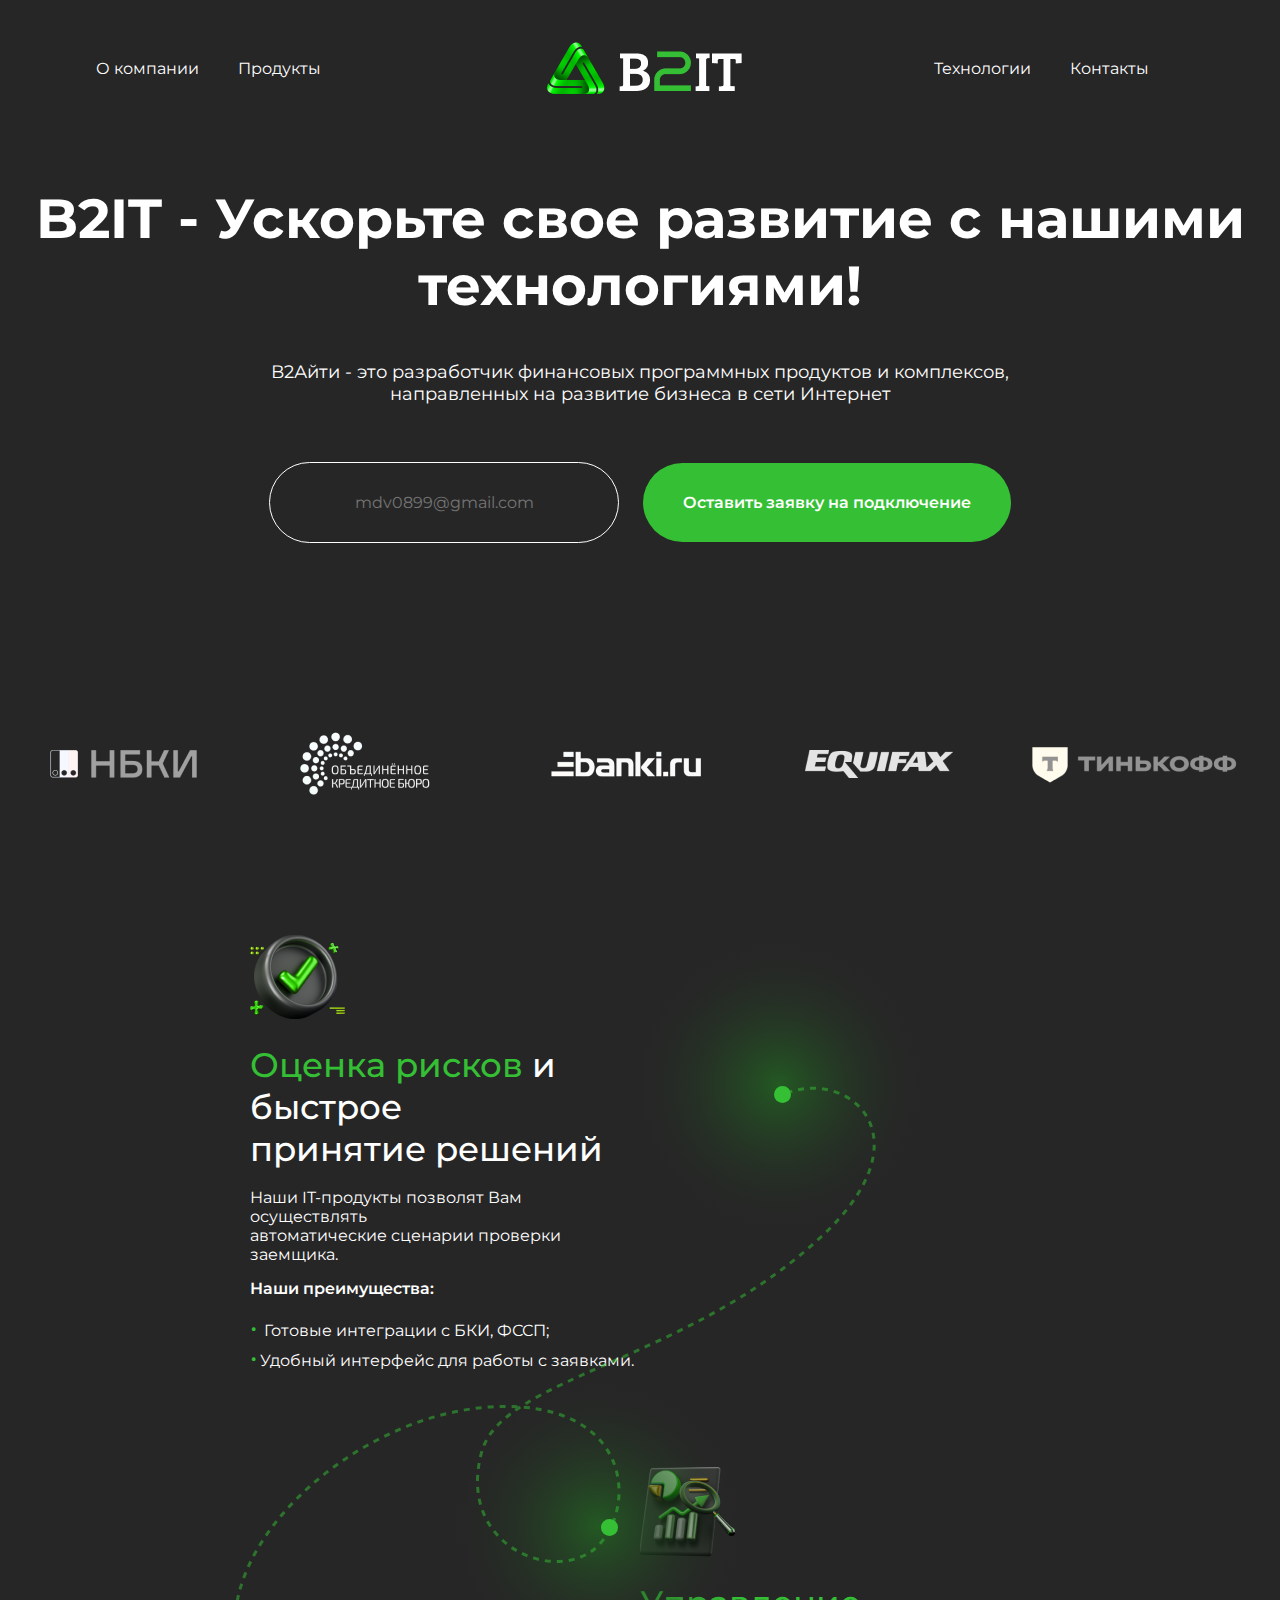
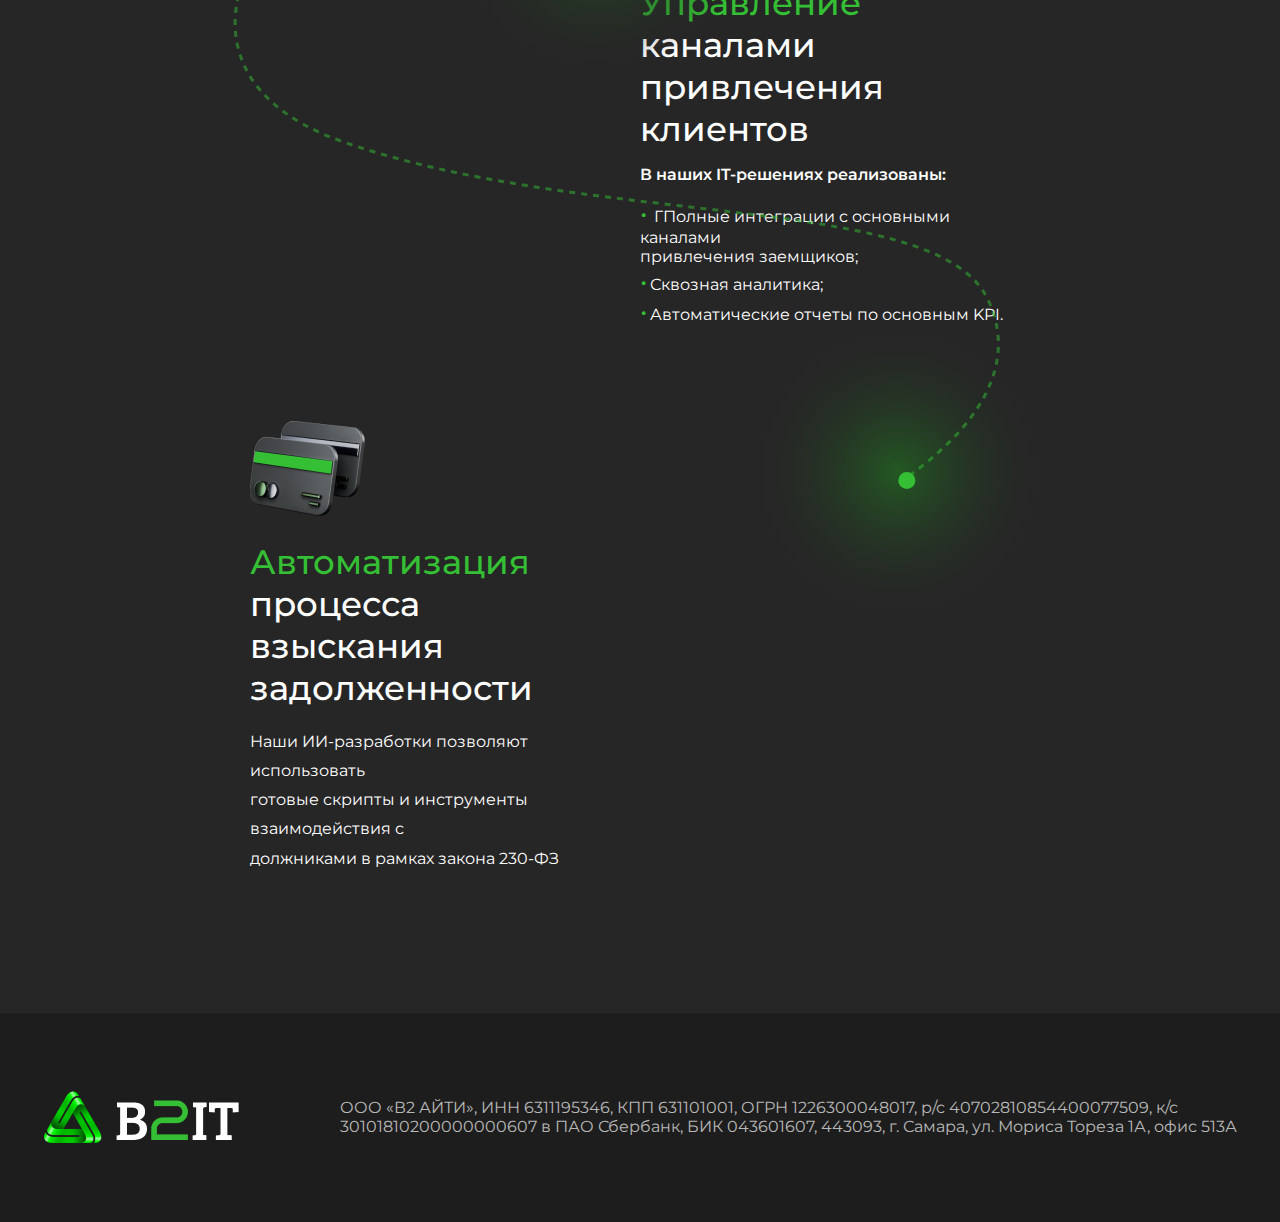
==== index.html @ 5f894c84 "create-index-page" ====
<!doctype html>
<html lang="ru">

<head>
  <meta charset="UTF-8">
  <meta name="viewport"
    content="width=device-width, user-scalable=no, initial-scale=1.0, maximum-scale=1.0, minimum-scale=1.0">
  <meta http-equiv="X-UA-Compatible" content="ie=edge">
  <link rel="preconnect" href="https://fonts.googleapis.com">
  <link rel="preconnect" href="https://fonts.gstatic.com" crossorigin>
  <link href="https://fonts.googleapis.com/css2?family=Montserrat:ital,wght@0,100..900;1,100..900&display=swap"
    rel="stylesheet">
  <link rel="stylesheet" href="assets/css/styles.css">
  <title>B2IT</title>
</head>

<body>
  <header class="header">
    <div class="header__menu">
      <ul>
        <a href="page/about.html">О компании</a>
        <a href="page/products.html">Продукты</a>
      </ul>
    </div>
    <img src="assets/img/logo.png"></img>
    <div class="header__menu">
      <ul>
        <a href="page/technologies.html">Технологии</a>
        <a href="page/contacts.html">Контакты</a>
      </ul>
    </div>
  </header>

  <div class="application-conn">
    <h1 class="application-conn__title"><span>B2IT</span> - Ускорьте свое развитие
      с нашими технологиями!</h1>
    <span class="application-conn__description">В2Айти - это разработчик финансовых программных продуктов и
      комплексов,<br />
      направленных на развитие бизнеса в сети Интернет
    </span>
    <div class="application-conn__from">
      <input class="custom-input" placeholder="mdv0899@gmail.com" />
      <button class="custom-button">Оставить заявку на подключение</button>
    </div>
  </div>

  <div class="sponsors">
    <img src="assets/img/sponsors.png" />
  </div>

  <div class="advantages">
    <div class="advantages__item">
      <img src="assets/img/adv1.png" />
      <div class="advantages__item__title">
        <span>Оценка рисков</span> и быстрое<br />
        принятие решений
      </div>
      <div class="advantages__item__description">
        Наши IT-продукты позволят Вам осуществлять<br/>
        автоматические сценарии
        проверки заемщика.</div>
      <div class="advantages__item__list">
        <span>Наши преимущества:</span>
        <ul>
          <li> Готовые интеграции с БКИ, ФССП;</li>
          <li>Удобный интерфейс для работы с заявками.</li>
        </ul>
      </div>
    </div>
    <div></div>
    <div class="advantages__item-indent"></div>
    <div class="advantages__item advantages__item-indent">
      <img src="assets/img/adv2.png" />
      <div class="advantages__item__title">
        <span>Управление</span> каналами<br />
        привлечения клиентов
      </div>
      <div class="advantages__item__list">
        <span>В наших IT-решениях реализованы:</span>
        <ul>
          <li> ГПолные интеграции с основными каналами<br/> привлечения заемщиков;</li>
          <li>Сквозная аналитика;</li>
          <li>Автоматические отчеты по основным KPI.</li>
        </ul>
      </div>
    </div>
    <div class="advantages__item advantages__item-indent">
      <img src="assets/img/adv3.png" />
      <div class="advantages__item__title">
        <span>Автоматизация</span> процесса<br />
        взыскания задолженности
      </div>
      <div class="advantages__item__description advantages__item__description-line">
        Наши ИИ-разработки позволяют использовать<br/>
        готовые скрипты и инструменты взаимодействия с<br/>
        должниками в рамках закона 230-ФЗ
      </div>
    </div>
    <div class="advantages__item-indent"></div>
  </div>

  <footer class="footer">
    <img src="/assets/img/logo.png" />
    <div class="footer__description">
      ООО «В2 АЙТИ», ИНН 6311195346, КПП 631101001, ОГРН 1226300048017, р/с 40702810854400077509, к/с<br/>
      30101810200000000607 в ПАО Сбербанк, БИК 043601607, 443093, г. Самара, ул. Мориса Тореза 1А, офис 513А
    </div>
  </footer>


  <script src="js/calc.js"></script>
  <script src="js/tabs.js"></script>
</body>

</html>
---- assets/css/styles.css ----
/*************************
 * RESET AND BASE STYLES *
 *************************/
* {
  padding: 0px;
  margin: 0px;
  border: none;
}

*,
*::before,
*::after {
  box-sizing: border-box;
}

/* Links */

a,
a:link,
a:visited {
  text-decoration: none;
  color: #FFFFFF;
}

a:hover {
  text-decoration: none;
}

/* Common */

aside,
nav,
footer,
header,
section,
main {
  display: block;
}

h1,
h2,
h3,
h4,
h5,
h6,
p {
  font-size: inherit;
  font-weight: inherit;
}

ul,
ul li {
  list-style: none;
}

img {
  vertical-align: top;
}

img,
svg {
  max-width: 100%;
  height: auto;
}

address {
  font-style: normal;
}

/* Form */

input,
textarea,
button,
select {
  font-family: inherit;
  font-size: inherit;
  color: inherit;
  background-color: transparent;
}

input::-ms-clear {
  display: none;
}

button,
input[type="submit"] {
  display: inline-block;
  box-shadow: none;
  background-color: transparent;
  background: none;
  cursor: pointer;
}

input:focus,
input:active,
button:focus,
button:active {
  outline: none;
}

button::-moz-focus-inner {
  padding: 0;
  border: 0;
}

label {
  cursor: pointer;
}

legend {
  display: block;
}

body {
  font-family: "Montserrat", sans-serif;
  font-optical-sizing: auto;
  font-style: normal;
  color: #FFFFFF;
  background-color: #262626;
}

/*****************
 * COMMON STYLES *
 *****************/

.custom-input {
  border-radius: 100px;
  border: 1px solid #FFFFFF;
  padding: 30px 40px;
}

.custom-button {
  font-weight: 600;
  padding: 30px 40px;
  border-radius: 100px;
  background-color: #34BF34;
}

.custom-button:hover,
.custom-button:active {
  background-color: #14A414;
}

.custom-button:disabled {
  background-color: #34BF3480;
}

/**********
 * HEADER *
 **********/

.header {
  display: flex;
  align-items: center;
  justify-content: space-around;
  margin-top: 30px;
}

.header__menu ul>a,
.header__menu ul>a {
  margin-right: 35px;
}

/********************
 * APPLICATION-CONN *
 ********************/

.application-conn {
  margin-top: 78px;
  display: flex;
  flex-direction: column;
  align-items: center;
  text-align: center;
}

.application-conn__title {
  font-size: 55px;
  font-weight: 700;

}

.application-conn__description {
  margin-top: 42px;
  font-size: 18px;
  font-weight: 400;
}

.application-conn__from {
  margin-top: 57px;
}

.application-conn__from input {
  margin-right: 20px;
  width: 350px;
  text-align: center;
}

/************
 * SPONSORS *
 ************/

.sponsors {
  display: flex;
  justify-content: center;
  margin-top: 180px;
}

/**************
 * ADVANTAGES *
 **************/

.advantages {
  position: relative;
  margin: 130px 250px 0 250px;
  display: grid;
  justify-items: center;
  grid-template-columns: repeat(2, 1fr);
}

.advantages::after {
  content: url(/assets/img/advantages-bg.svg);
  position: absolute;
}

.advantages__item-indent {
  margin-top: 95px;
}

.advantages__item__title {
  margin-top: 25px;
  font-size: 34px;
  font-weight: 500;
}

.advantages__item__title span {
  color: #34BF34;
}

.advantages__item__description {
  margin-top: 18px;
  font-size: 16px;
}

.advantages__item__description-line {
  line-height: 182%;
}

.advantages__item__list {
  margin-top: 15px;
}

.advantages__item__list span {
  font-weight: 600;
}

.advantages__item__list ul {
  margin-top: 14px;
}

.advantages__item__list ul li::before {
  content: "•";
  font-size: 25px;
  color: #34BF34;
  margin-right: 3px;
}

/**********
 * FOOTER *
 **********/

.footer {
  display: flex;
  align-items: center;
  justify-content: center;
  gap: 100px;
  background-color: #1D1D1D;
  padding: 66px 0;
  margin-top: 140px;
}

.footer__description {
  color: #FFFFFFB2;
}
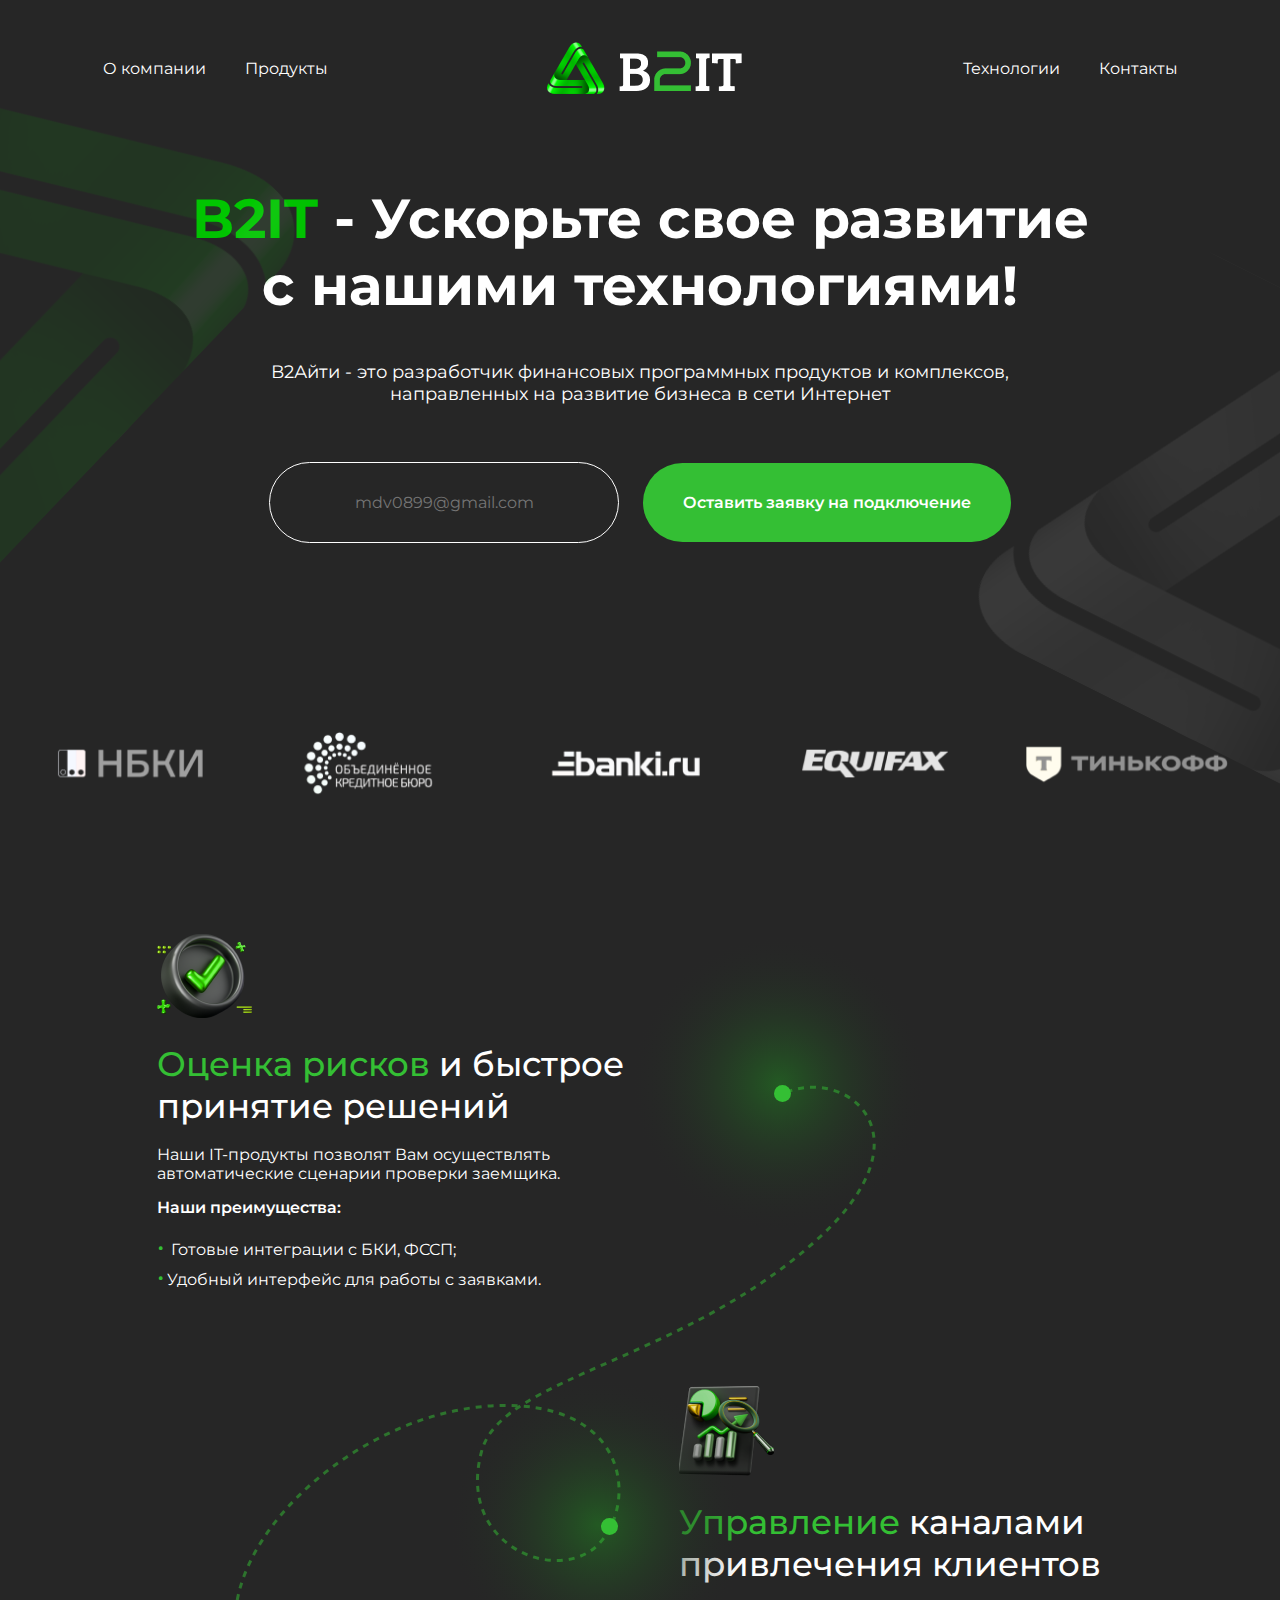
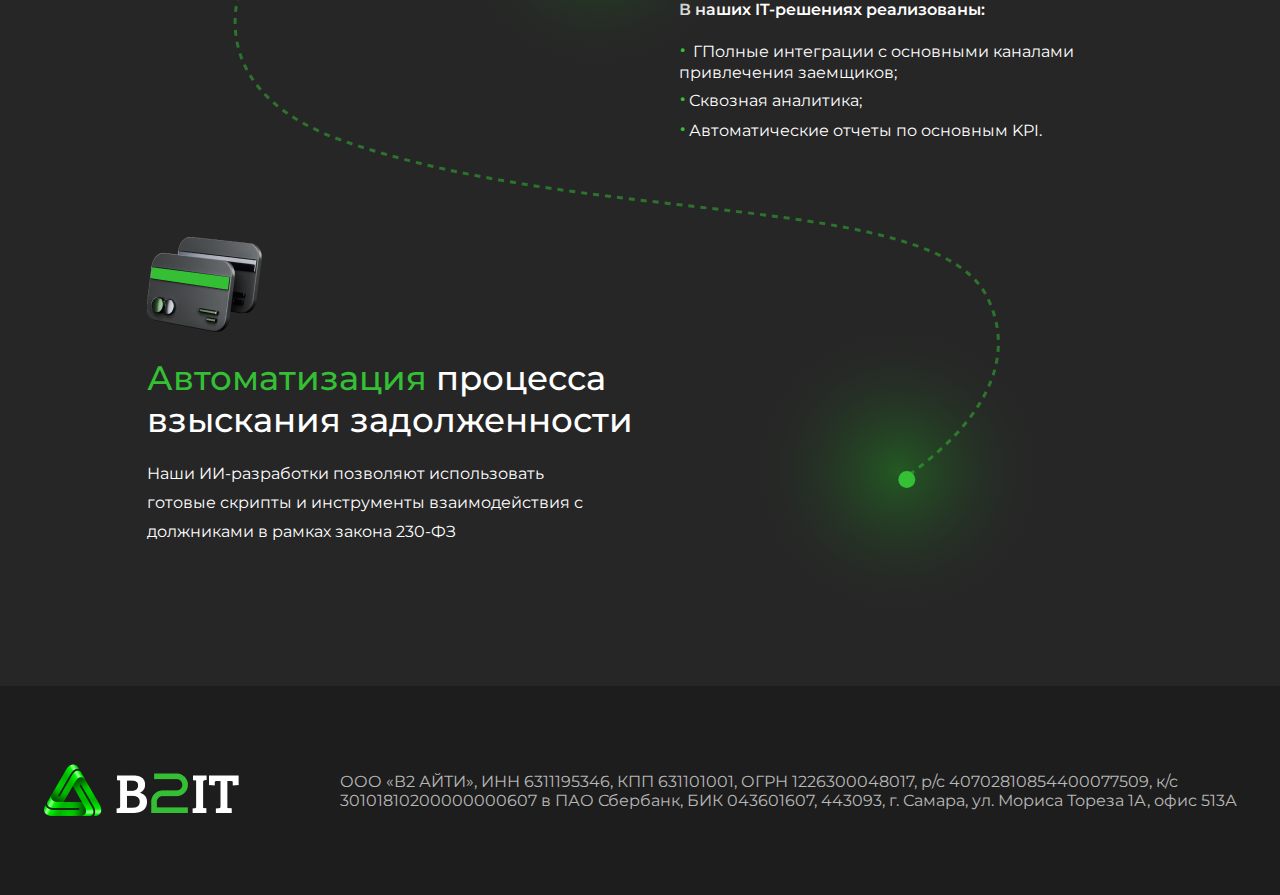
==== commit 712434a1: "index-page-ready" ====
--- a/index.html
+++ b/index.html
@@ -6,46 +6,75 @@
   <meta name="viewport"
     content="width=device-width, user-scalable=no, initial-scale=1.0, maximum-scale=1.0, minimum-scale=1.0">
   <meta http-equiv="X-UA-Compatible" content="ie=edge">
+  <script src="https://cdnjs.cloudflare.com/ajax/libs/jquery/3.7.1/jquery.js"
+    integrity="sha512-+k1pnlgt4F1H8L7t3z95o3/KO+o78INEcXTbnoJQ/F2VqDVhWoaiVml/OEHv9HsVgxUaVW+IbiZPUJQfF/YxZw=="
+    crossorigin="anonymous" referrerpolicy="no-referrer"></script>
   <link rel="preconnect" href="https://fonts.googleapis.com">
   <link rel="preconnect" href="https://fonts.gstatic.com" crossorigin>
   <link href="https://fonts.googleapis.com/css2?family=Montserrat:ital,wght@0,100..900;1,100..900&display=swap"
     rel="stylesheet">
+  <link rel="stylesheet" href="https://cdnjs.cloudflare.com/ajax/libs/animate.css/4.1.1/animate.min.css" />
   <link rel="stylesheet" href="assets/css/styles.css">
   <title>B2IT</title>
 </head>
 
 <body>
   <header class="header">
-    <div class="header__menu">
-      <ul>
-        <a href="page/about.html">О компании</a>
-        <a href="page/products.html">Продукты</a>
-      </ul>
+    <div class="header__top-row">
+      <div class="header__menu">
+        <ul>
+          <li><a href="page/about.html">О компании</a></li>
+          <li><a href="page/products.html">Продукты</a></li>
+        </ul>
+      </div>
+      <img src="assets/img/logo.png" />
+      <div class="header__menu">
+        <ul>
+          <li><a href="page/technologies.html">Технологии</a></li>
+          <li><a href="page/contacts.html">Контакты</a></li>
+        </ul>
+      </div>
+      <svg class="header__burger header__burger-rotate" viewBox="0 0 100 100" width="80"
+        onclick="this.classList.toggle('active')" style="display: none;">
+        <path class="line top" d="m 70,33 h -40 c 0,0 -8.5,-0.149796 -8.5,8.5 0,8.649796 8.5,8.5 8.5,8.5 h 20 v -20" />
+        <path class="line middle" d="m 70,50 h -30" />
+        <path class="line bottom"
+          d="m 30,67 h 40 c 0,0 8.5,0.149796 8.5,-8.5 0,-8.649796 -8.5,-8.5 -8.5,-8.5 h -20 v 20" />
+      </svg>
     </div>
-    <img src="assets/img/logo.png"></img>
-    <div class="header__menu">
-      <ul>
-        <a href="page/technologies.html">Технологии</a>
-        <a href="page/contacts.html">Контакты</a>
-      </ul>
+    <div class="header__bottom-row">
+      <div class="header__burger_menu">
+        <ul>
+          <li><a href="page/about.html">О компании</a></li>
+          <li><a href="page/products.html">Продукты</a></li>
+          <li><a href="page/technologies.html">Технологии</a></li>
+          <li><a href="page/contacts.html">Контакты</a></li>
+        </ul>
+      </div>
     </div>
   </header>
 
   <div class="application-conn">
-    <h1 class="application-conn__title"><span>B2IT</span> - Ускорьте свое развитие
+    <h1 class="application-conn__title"><span>B2IT</span> - Ускорьте свое развитие<br />
       с нашими технологиями!</h1>
     <span class="application-conn__description">В2Айти - это разработчик финансовых программных продуктов и
       комплексов,<br />
       направленных на развитие бизнеса в сети Интернет
     </span>
     <div class="application-conn__from">
-      <input class="custom-input" placeholder="mdv0899@gmail.com" />
-      <button class="custom-button">Оставить заявку на подключение</button>
+      <form action="">
+        <input class="custom-input" id="email-input" type="email" placeholder="mdv0899@gmail.com" required />
+        <button class="custom-button" type="submit">Оставить заявку на подключение</button>
+      </form>
     </div>
   </div>
 
   <div class="sponsors">
-    <img src="assets/img/sponsors.png" />
+    <picture>
+      <source srcset="./assets/img/sponsors.png" media="(min-width: 1200px)" />
+      <source srcset="./assets/img/sponsors-mobile.png" media="(max-width: 900px)" />
+      <img src="./assets/img/sponsors.png" />
+    </picture>
   </div>
 
   <div class="advantages">
@@ -56,7 +85,7 @@
         принятие решений
       </div>
       <div class="advantages__item__description">
-        Наши IT-продукты позволят Вам осуществлять<br/>
+        Наши IT-продукты позволят Вам осуществлять<br />
         автоматические сценарии
         проверки заемщика.</div>
       <div class="advantages__item__list">
@@ -78,7 +107,7 @@
       <div class="advantages__item__list">
         <span>В наших IT-решениях реализованы:</span>
         <ul>
-          <li> ГПолные интеграции с основными каналами<br/> привлечения заемщиков;</li>
+          <li> ГПолные интеграции с основными каналами<br /> привлечения заемщиков;</li>
           <li>Сквозная аналитика;</li>
           <li>Автоматические отчеты по основным KPI.</li>
         </ul>
@@ -91,8 +120,8 @@
         взыскания задолженности
       </div>
       <div class="advantages__item__description advantages__item__description-line">
-        Наши ИИ-разработки позволяют использовать<br/>
-        готовые скрипты и инструменты взаимодействия с<br/>
+        Наши ИИ-разработки позволяют использовать<br />
+        готовые скрипты и инструменты взаимодействия с<br />
         должниками в рамках закона 230-ФЗ
       </div>
     </div>
@@ -102,14 +131,14 @@
   <footer class="footer">
     <img src="/assets/img/logo.png" />
     <div class="footer__description">
-      ООО «В2 АЙТИ», ИНН 6311195346, КПП 631101001, ОГРН 1226300048017, р/с 40702810854400077509, к/с<br/>
+      ООО «В2 АЙТИ», ИНН 6311195346, КПП 631101001, ОГРН 1226300048017, р/с 40702810854400077509, к/с<br />
       30101810200000000607 в ПАО Сбербанк, БИК 043601607, 443093, г. Самара, ул. Мориса Тореза 1А, офис 513А
     </div>
   </footer>
 
+  <script src="assets/js/input-patternt.js"></script>
+  <script src="assets/js/hamburger.js"></script>
 
-  <script src="js/calc.js"></script>
-  <script src="js/tabs.js"></script>
 </body>
 
 </html>--- a/assets/css/styles.css
+++ b/assets/css/styles.css
@@ -113,6 +113,7 @@
 }
 
 body {
+  position: relative;
   font-family: "Montserrat", sans-serif;
   font-optical-sizing: auto;
   font-style: normal;
@@ -120,6 +121,27 @@
   background-color: #262626;
 }
 
+body::after {
+  content: "";
+  position: absolute;
+  background: url(/assets/img/basic-bg-left.svg) no-repeat left;
+  background-size: contain;
+  width: 25%;
+  height: 25%;
+  top: 0;
+}
+
+body::before {
+  content: "";
+  position: absolute;
+  background: url(/assets/img/basic-bg-right.svg) no-repeat right;
+  background-size: contain;
+  width: 25%;
+  height: 25%;
+  top: 8%;
+  right: 0;
+}
+
 /*****************
  * COMMON STYLES *
  *****************/
@@ -146,20 +168,128 @@
   background-color: #34BF3480;
 }
 
+.hidden {
+  display: none !important;
+}
+
 /**********
  * HEADER *
  **********/
 
-.header {
+.header,
+.header__top-row {
   display: flex;
   align-items: center;
-  justify-content: space-around;
+  background-color: #262626;
+}
+
+.header {
+  justify-content: center;
   margin-top: 30px;
 }
 
-.header__menu ul>a,
-.header__menu ul>a {
+.header__top-row {
+  justify-content: space-between;
+  width: 1075px;
+}
+
+.header__menu ul li {
+  display: inline;
+}
+
+.header__menu ul li:first-child a {
   margin-right: 35px;
+}
+
+.header__burger {
+  cursor: pointer;
+  -webkit-tap-highlight-color: transparent;
+  transition: transform 400ms;
+  -moz-user-select: none;
+  -webkit-user-select: none;
+  -ms-user-select: none;
+  user-select: none;
+}
+
+.header__burger-rotate.active {
+  transform: rotate(45deg);
+}
+
+.line {
+  fill: none;
+  transition: stroke-dasharray 400ms, stroke-dashoffset 400ms;
+  stroke: #ffffff;
+  stroke-width: 5.5;
+  stroke-linecap: round;
+}
+
+.header__burger .top {
+  stroke-dasharray: 40 121;
+}
+
+.header__burger .bottom {
+  stroke-dasharray: 40 121;
+}
+
+.header__burger.active .top {
+  stroke-dashoffset: -68px;
+}
+
+.header__burger.active .bottom {
+  stroke-dashoffset: -68px;
+}
+
+.header__bottom-row {
+  display: none;
+}
+
+.header__burger_menu {
+  position: relative;
+  display: flex;
+  justify-content: center;
+  width: 100%;
+  padding: 20px 10px;
+  background-color: #262626;
+}
+
+.header__burger_menu a:hover,
+.header__burger_menu a:active {
+  text-decoration: underline;
+}
+
+.header__burger_menu::before,
+.header__burger_menu::after {
+  content: "";
+  position: absolute;
+  height: 2px;
+  background-color: #FFFFFF;
+  border-radius: 100px;
+  margin-left: auto;
+  margin-right: auto;
+}
+
+
+.header__burger_menu::before {
+  width: 100px;
+  left: 0;
+  right: 0;
+  top: 0;
+}
+
+.header__burger_menu::after {
+  width: 200px;
+  left: 0;
+  right: 0;
+  bottom: 0;
+}
+
+.header__burger_menu ul {
+  display: flex;
+  align-items: center;
+  flex-wrap: wrap;
+  justify-content: center;
+  gap: 20px;
+  font-size: 20px;
 }
 
 /********************
@@ -167,7 +297,7 @@
  ********************/
 
 .application-conn {
-  margin-top: 78px;
+  margin: 78px 10px 0 10px;
   display: flex;
   flex-direction: column;
   align-items: center;
@@ -177,7 +307,10 @@
 .application-conn__title {
   font-size: 55px;
   font-weight: 700;
-
+}
+
+.application-conn__title span {
+  color: #01C201;
 }
 
 .application-conn__description {
@@ -203,7 +336,7 @@
 .sponsors {
   display: flex;
   justify-content: center;
-  margin-top: 180px;
+  margin: 180px 50px 0 50px;
 }
 
 /**************
@@ -212,7 +345,8 @@
 
 .advantages {
   position: relative;
-  margin: 130px 250px 0 250px;
+  margin: 130px auto 0 auto;
+  width: 1000px;
   display: grid;
   justify-items: center;
   grid-template-columns: repeat(2, 1fr);
@@ -275,10 +409,131 @@
   justify-content: center;
   gap: 100px;
   background-color: #1D1D1D;
-  padding: 66px 0;
+  padding: 66px 20px;
   margin-top: 140px;
 }
 
 .footer__description {
   color: #FFFFFFB2;
-}+}
+
+/**********
+ * @MEDIA *
+ **********/
+
+/* Большие экраны */
+@media (min-width: 1601px) {}
+
+/* Большие десктопы */
+@media (max-width: 1600px) {}
+
+/* Десктопы */
+@media (max-width: 1200px) {
+  .header__top-row {
+    width: 800px;
+  }
+}
+
+@media (max-width: 1000px) {
+  .advantages {
+    width: auto;
+    grid-template-columns: repeat(1, 1fr);
+    margin: 130px 10px 0 10px;
+  }
+
+  .advantages::after {
+    content: url(/assets/img/advantages-mobile-bg.svg);
+    position: absolute;
+    right: 0;
+    top: 20px
+  }
+}
+
+/* Планшеты */
+@media (min-width: 900px) {
+  .header__burger_menu {
+    display: none;
+  }
+}
+
+@media (max-width: 900px) {
+
+  .header {
+    margin-top: 15px;
+    flex-direction: column;
+  }
+
+  .header__top-row {
+    width: 95%;
+  }
+
+  .header__menu {
+    display: none;
+  }
+
+  .header__burger {
+    display: block !important;
+  }
+
+  .header__burger_menu {
+    display: flex;
+  }
+
+  .application-conn__title br {
+    display: none;
+  }
+}
+
+/* Планшеты */
+@media (max-width: 768px) {
+  .application-conn__description br {
+    display: none;
+  }
+
+  .application-conn__from form {
+    display: flex;
+    flex-direction: column;
+    align-items: center;
+    gap: 20px;
+  }
+
+  .application-conn__from input {
+    margin: 0;
+  }
+
+  .footer {
+    flex-direction: column;
+    align-items: flex-start;
+    gap: 20px;
+    font-size: 10px;
+    line-height: 20px;
+  }
+
+}
+
+/* Моб. устройства */
+@media (max-width: 600px) {
+  body::after {
+    height: 16%;
+  }
+
+  .application-conn__title {
+    font-size: 28px;
+  }
+
+  .application-conn__description {
+    font-size: 15px;
+  }
+
+  .advantages__item__title {
+    font-size: 23px;
+  }
+
+  .advantages__item__description,
+  .advantages__item__list {
+    font-size: 14px;
+  }
+}
+
+/* Мал. моб. устройства */
+@media (max-width: 480px) {}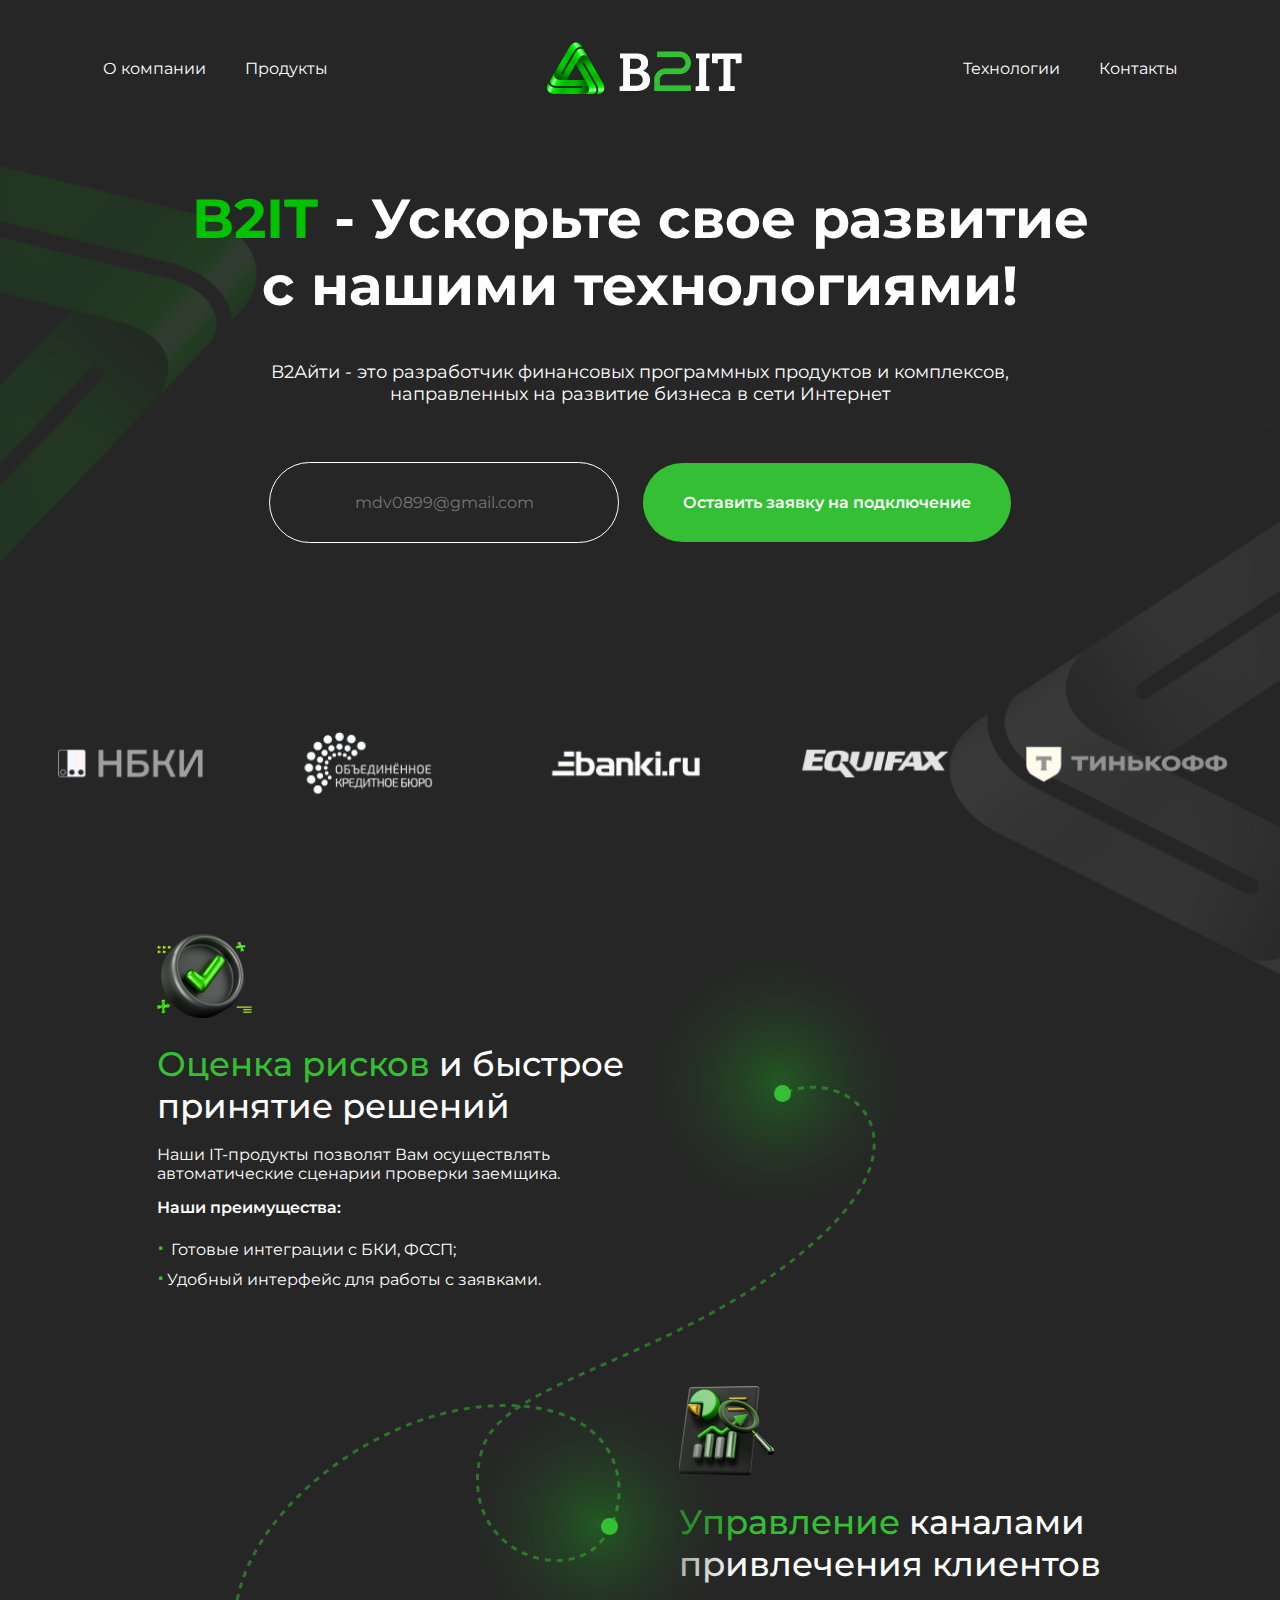
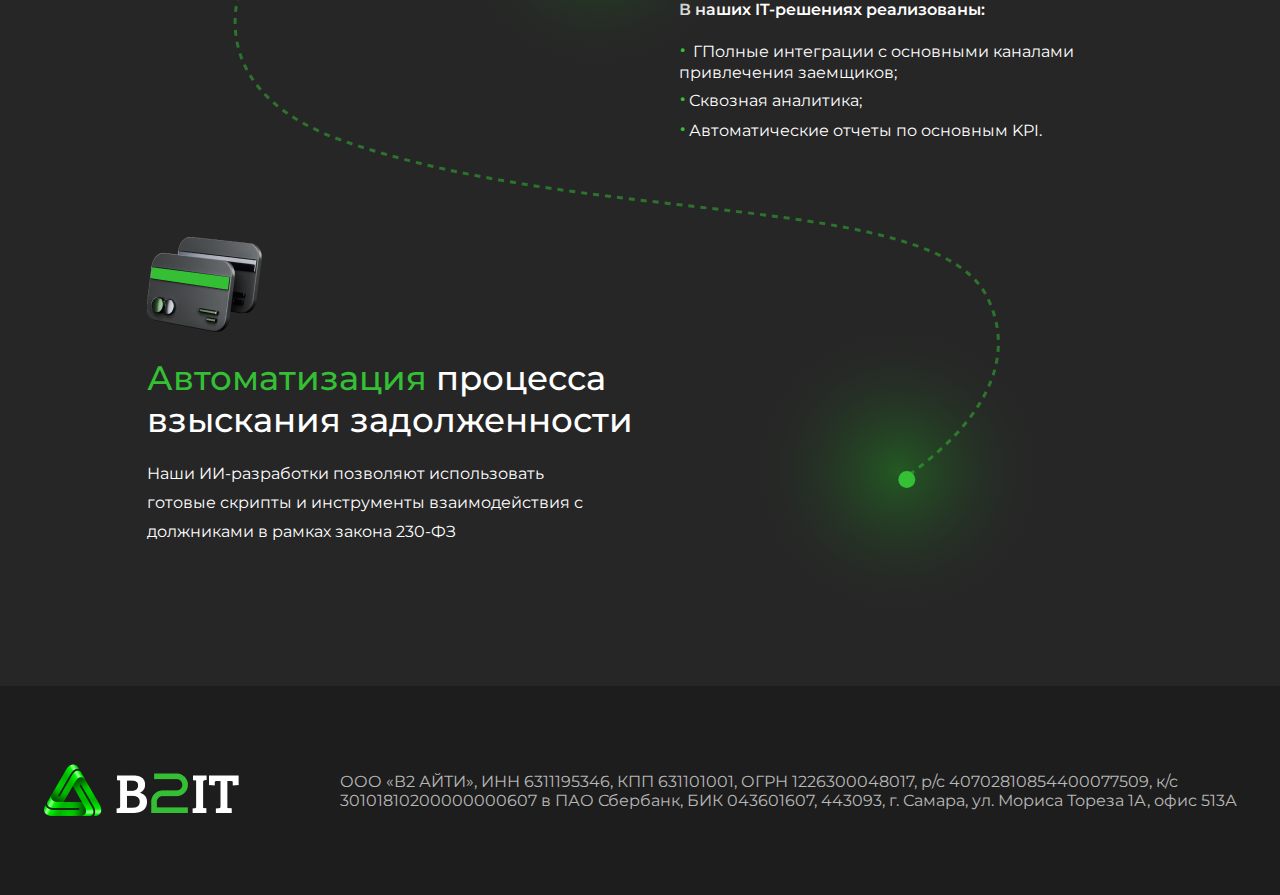
==== commit f00397be: "commit" ====
--- a/index.html
+++ b/index.html
@@ -14,7 +14,11 @@
   <link href="https://fonts.googleapis.com/css2?family=Montserrat:ital,wght@0,100..900;1,100..900&display=swap"
     rel="stylesheet">
   <link rel="stylesheet" href="https://cdnjs.cloudflare.com/ajax/libs/animate.css/4.1.1/animate.min.css" />
-  <link rel="stylesheet" href="assets/css/styles.css">
+  <link rel="stylesheet" href="/assets/styles/base-styles.css">
+  <link rel="stylesheet" href="/index.css">
+  <link rel="stylesheet" href="/assets/styles/header.css">
+  <link rel="stylesheet" href="/assets/styles/footer.css">
+  <link rel="stylesheet" href="/assets/styles/common-styles.css">
   <title>B2IT</title>
 </head>
 
@@ -24,7 +28,7 @@
       <div class="header__menu">
         <ul>
           <li><a href="page/about.html">О компании</a></li>
-          <li><a href="page/products.html">Продукты</a></li>
+          <li><a href="/page/products/products.html">Продукты</a></li>
         </ul>
       </div>
       <img src="assets/img/logo.png" />
--- a/assets/styles/base-styles.css
+++ b/assets/styles/base-styles.css
@@ -0,0 +1,132 @@
+/*************************
+ * RESET AND BASE STYLES *
+ *************************/
+* {
+  padding: 0px;
+  margin: 0px;
+  border: none;
+}
+
+*,
+*::before,
+*::after {
+  box-sizing: border-box;
+}
+
+/* Links */
+
+a,
+a:link,
+a:visited {
+  text-decoration: none;
+  color: #FFFFFF;
+}
+
+a:hover {
+  text-decoration: none;
+}
+
+/* Common */
+
+aside,
+nav,
+footer,
+header,
+section,
+main {
+  display: block;
+}
+
+h1,
+h2,
+h3,
+h4,
+h5,
+h6,
+p {
+  font-size: inherit;
+  font-weight: inherit;
+}
+
+ul,
+ul li {
+  list-style: none;
+}
+
+img {
+  vertical-align: top;
+}
+
+img,
+svg {
+  max-width: 100%;
+  height: auto;
+}
+
+address {
+  font-style: normal;
+}
+
+/* Form */
+
+input,
+textarea,
+button,
+select {
+  font-family: inherit;
+  font-size: inherit;
+  color: inherit;
+  background-color: transparent;
+}
+
+input::-ms-clear {
+  display: none;
+}
+
+button,
+input[type="submit"] {
+  display: inline-block;
+  box-shadow: none;
+  background-color: transparent;
+  background: none;
+  cursor: pointer;
+}
+
+input:focus,
+input:active,
+button:focus,
+button:active {
+  outline: none;
+}
+
+button::-moz-focus-inner {
+  padding: 0;
+  border: 0;
+}
+
+label {
+  cursor: pointer;
+}
+
+legend {
+  display: block;
+}
+
+body {
+  position: relative;
+  font-family: "Montserrat", sans-serif;
+  font-optical-sizing: auto;
+  font-style: normal;
+  color: #FFFFFF;
+  background-color: #262626;
+  background-image: url(/assets/img/basic-bg-left.svg), url(/assets/img/basic-bg-right.svg);
+  background-position: left 5%, right 20%;
+  background-repeat: no-repeat, no-repeat;
+}
+
+@media (max-width: 600px) {
+  body {
+    background-size: 120px 300px, 150px 300px;
+    background-position: left 3%, right 22%;
+  }
+}--- a/index.css
+++ b/index.css
@@ -0,0 +1,169 @@
+/********************
+ * APPLICATION-CONN *
+ ********************/
+
+.application-conn {
+  margin: 78px 10px 0 10px;
+  display: flex;
+  flex-direction: column;
+  align-items: center;
+  text-align: center;
+}
+
+.application-conn__title {
+  font-size: 55px;
+  font-weight: 700;
+}
+
+.application-conn__title span {
+  color: #01C201;
+}
+
+.application-conn__description {
+  margin-top: 42px;
+  font-size: 18px;
+  font-weight: 400;
+}
+
+.application-conn__from {
+  margin-top: 57px;
+}
+
+.application-conn__from input {
+  margin-right: 20px;
+  width: 350px;
+  text-align: center;
+}
+
+/************
+ * SPONSORS *
+ ************/
+
+.sponsors {
+  display: flex;
+  justify-content: center;
+  margin: 180px 50px 0 50px;
+}
+
+/**************
+ * ADVANTAGES *
+ **************/
+
+.advantages {
+  position: relative;
+  margin: 130px auto 0 auto;
+  width: 1000px;
+  display: grid;
+  justify-items: center;
+  grid-template-columns: repeat(2, 1fr);
+}
+
+.advantages::after {
+  content: url(/assets/img/advantages-bg.svg);
+  position: absolute;
+}
+
+.advantages__item-indent {
+  margin-top: 95px;
+}
+
+.advantages__item__title {
+  margin-top: 25px;
+  font-size: 34px;
+  font-weight: 500;
+}
+
+.advantages__item__title span {
+  color: #34BF34;
+}
+
+.advantages__item__description {
+  margin-top: 18px;
+  font-size: 16px;
+}
+
+.advantages__item__description-line {
+  line-height: 182%;
+}
+
+.advantages__item__list {
+  margin-top: 15px;
+}
+
+.advantages__item__list span {
+  font-weight: 600;
+}
+
+.advantages__item__list ul {
+  margin-top: 14px;
+}
+
+.advantages__item__list ul li::before {
+  content: "•";
+  font-size: 25px;
+  color: #34BF34;
+  margin-right: 3px;
+}
+
+/**********
+ * @MEDIA *
+ **********/
+
+@media (max-width: 1000px) {
+  .advantages {
+    width: auto;
+    grid-template-columns: repeat(1, 1fr);
+    margin: 130px 10px 0 10px;
+  }
+
+  .advantages::after {
+    content: url(/assets/img/advantages-mobile-bg.svg);
+    position: absolute;
+    right: 0;
+    top: 20px
+  }
+}
+
+@media (max-width: 900px) {
+  .application-conn__title br {
+    display: none;
+  }
+}
+
+/* Планшеты */
+@media (max-width: 768px) {
+  .application-conn__description br {
+    display: none;
+  }
+
+  .application-conn__from form {
+    display: flex;
+    flex-direction: column;
+    align-items: center;
+    gap: 20px;
+  }
+
+  .application-conn__from input {
+    margin: 0;
+  }
+}
+
+/* Моб. устройства */
+@media (max-width: 600px) {
+  .application-conn__title {
+    font-size: 28px;
+  }
+
+  .application-conn__description {
+    font-size: 15px;
+  }
+
+  .advantages__item__title {
+    font-size: 23px;
+  }
+
+  .advantages__item__description,
+  .advantages__item__list {
+    font-size: 14px;
+  }
+}--- a/assets/styles/header.css
+++ b/assets/styles/header.css
@@ -0,0 +1,164 @@
+/**********
+ * HEADER *
+ **********/
+
+.header,
+.header__top-row {
+  display: flex;
+  align-items: center;
+  background-color: #262626;
+}
+
+.header {
+  justify-content: center;
+  margin-top: 30px;
+}
+
+.header__top-row {
+  justify-content: space-between;
+  width: 1075px;
+}
+
+.header__menu ul li {
+  display: inline;
+}
+
+.header__menu ul li:first-child a {
+  margin-right: 35px;
+}
+
+.header__burger {
+  cursor: pointer;
+  -webkit-tap-highlight-color: transparent;
+  transition: transform 400ms;
+  -moz-user-select: none;
+  -webkit-user-select: none;
+  -ms-user-select: none;
+  user-select: none;
+}
+
+.header__burger-rotate.active {
+  transform: rotate(45deg);
+}
+
+.line {
+  fill: none;
+  transition: stroke-dasharray 400ms, stroke-dashoffset 400ms;
+  stroke: #ffffff;
+  stroke-width: 5.5;
+  stroke-linecap: round;
+}
+
+.header__burger .top {
+  stroke-dasharray: 40 121;
+}
+
+.header__burger .bottom {
+  stroke-dasharray: 40 121;
+}
+
+.header__burger.active .top {
+  stroke-dashoffset: -68px;
+}
+
+.header__burger.active .bottom {
+  stroke-dashoffset: -68px;
+}
+
+.header__bottom-row {
+  display: none;
+}
+
+.header__burger_menu {
+  position: relative;
+  display: flex;
+  justify-content: center;
+  width: 100%;
+  padding: 20px 10px;
+  background-color: #262626;
+}
+
+.header__burger_menu a:hover,
+.header__burger_menu a:active {
+  text-decoration: underline;
+}
+
+.header__burger_menu::before,
+.header__burger_menu::after {
+  content: "";
+  position: absolute;
+  height: 2px;
+  background-color: #FFFFFF;
+  border-radius: 100px;
+  margin-left: auto;
+  margin-right: auto;
+}
+
+
+.header__burger_menu::before {
+  width: 100px;
+  left: 0;
+  right: 0;
+  top: 0;
+}
+
+.header__burger_menu::after {
+  width: 200px;
+  left: 0;
+  right: 0;
+  bottom: 0;
+}
+
+.header__burger_menu ul {
+  display: flex;
+  align-items: center;
+  flex-wrap: wrap;
+  justify-content: center;
+  gap: 20px;
+  font-size: 20px;
+}
+
+/**********
+ * @MEDIA *
+ **********/
+/* Десктопы */
+@media (max-width: 1200px) {
+  .header__top-row {
+    width: 800px;
+  }
+}
+
+/* Планшеты */
+@media (min-width: 900px) {
+  .header__burger_menu {
+    display: none;
+  }
+}
+
+@media (max-width: 900px) {
+
+  .header {
+    margin-top: 15px;
+    flex-direction: column;
+  }
+
+  .header__top-row {
+    width: 95%;
+  }
+
+  .header__menu {
+    display: none;
+  }
+
+  .header__burger {
+    display: block !important;
+  }
+
+  .header__burger_menu {
+    display: flex;
+  }
+
+  .application-conn__title br {
+    display: none;
+  }
+}--- a/assets/styles/footer.css
+++ b/assets/styles/footer.css
@@ -0,0 +1,27 @@
+/**********
+ * FOOTER *
+ **********/
+
+.footer {
+  display: flex;
+  align-items: center;
+  justify-content: center;
+  gap: 100px;
+  background-color: #1D1D1D;
+  padding: 66px 20px;
+  margin-top: 140px;
+}
+
+.footer__description {
+  color: #FFFFFFB2;
+}
+
+@media (max-width: 768px) {
+  .footer {
+    flex-direction: column;
+    align-items: flex-start;
+    gap: 20px;
+    font-size: 10px;
+    line-height: 20px;
+  }
+}--- a/assets/styles/common-styles.css
+++ b/assets/styles/common-styles.css
@@ -0,0 +1,29 @@
+/*****************
+ * COMMON STYLES *
+ *****************/
+
+.custom-input {
+  border-radius: 100px;
+  border: 1px solid #FFFFFF;
+  padding: 30px 40px;
+}
+
+.custom-button {
+  font-weight: 600;
+  padding: 30px 40px;
+  border-radius: 100px;
+  background-color: #34BF34;
+}
+
+.custom-button:hover,
+.custom-button:active {
+  background-color: #14A414;
+}
+
+.custom-button:disabled {
+  background-color: #34BF3480;
+}
+
+.hidden {
+  display: none !important;
+}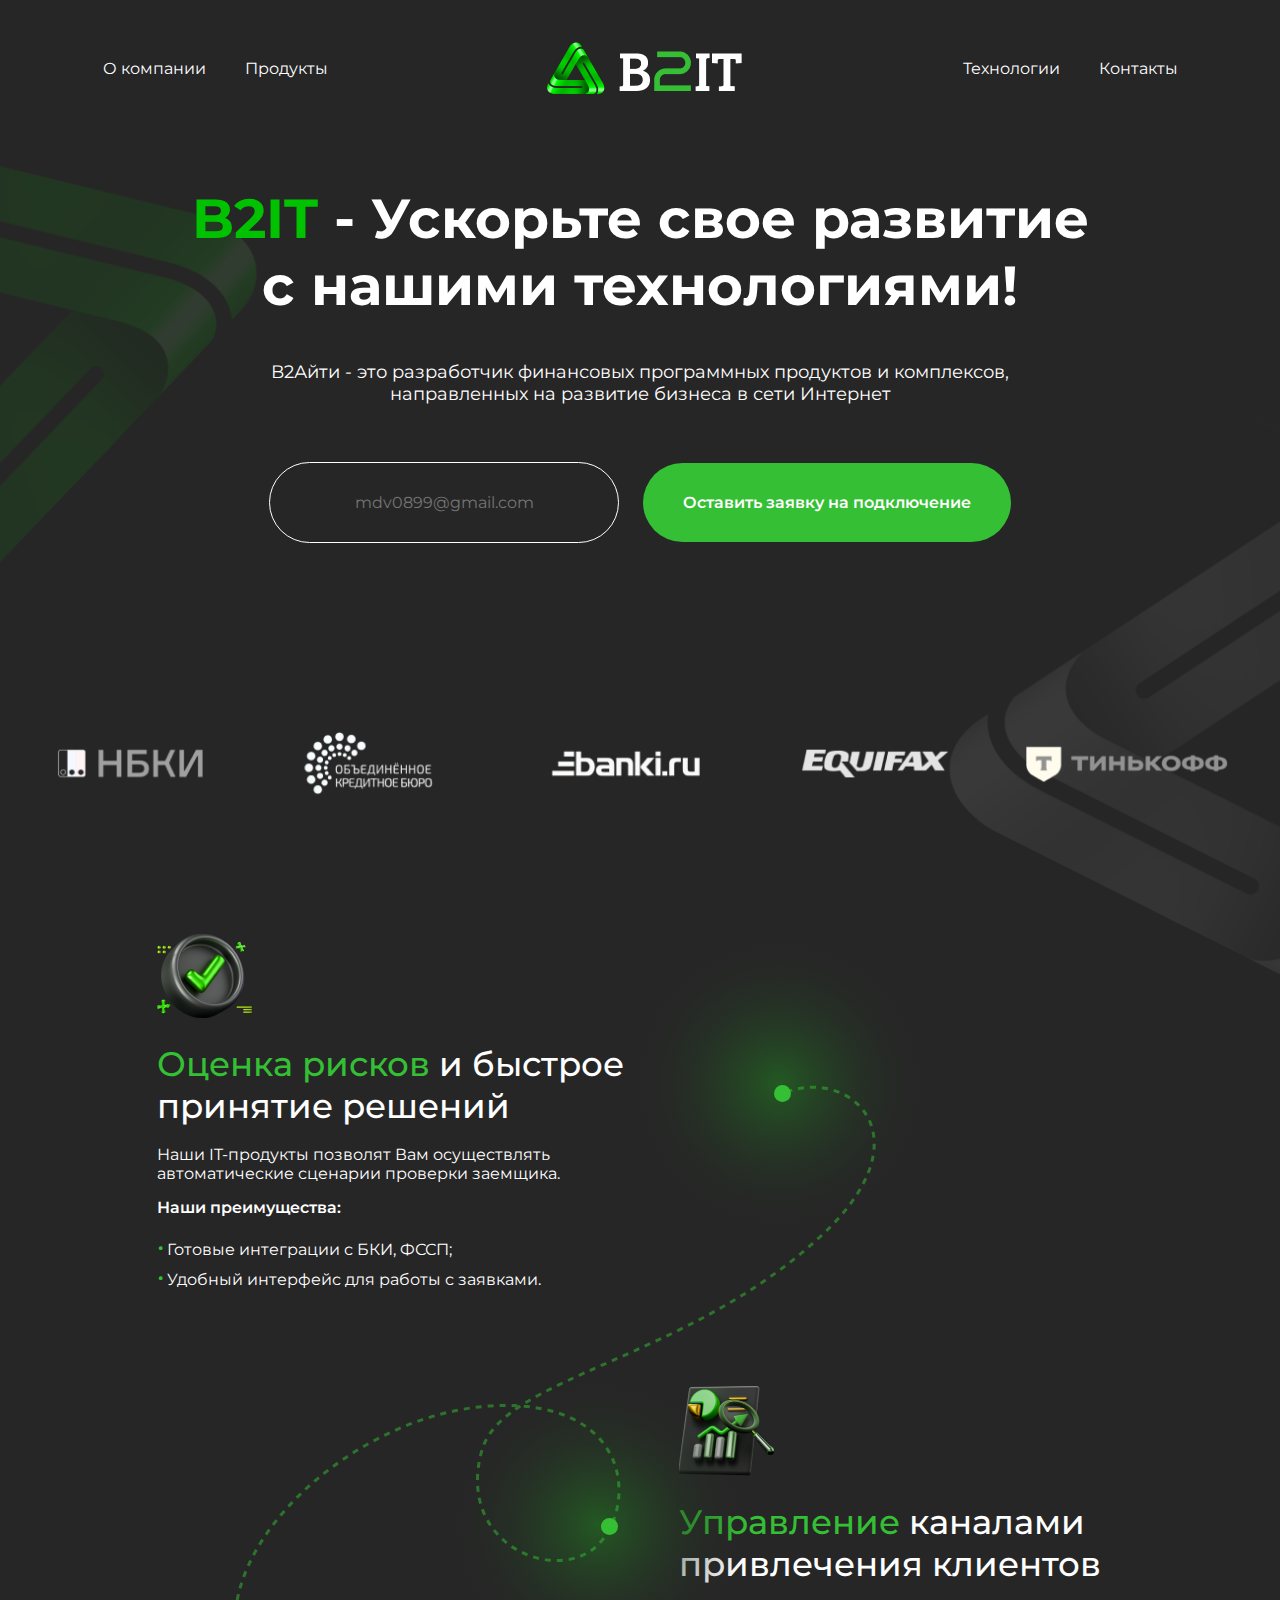
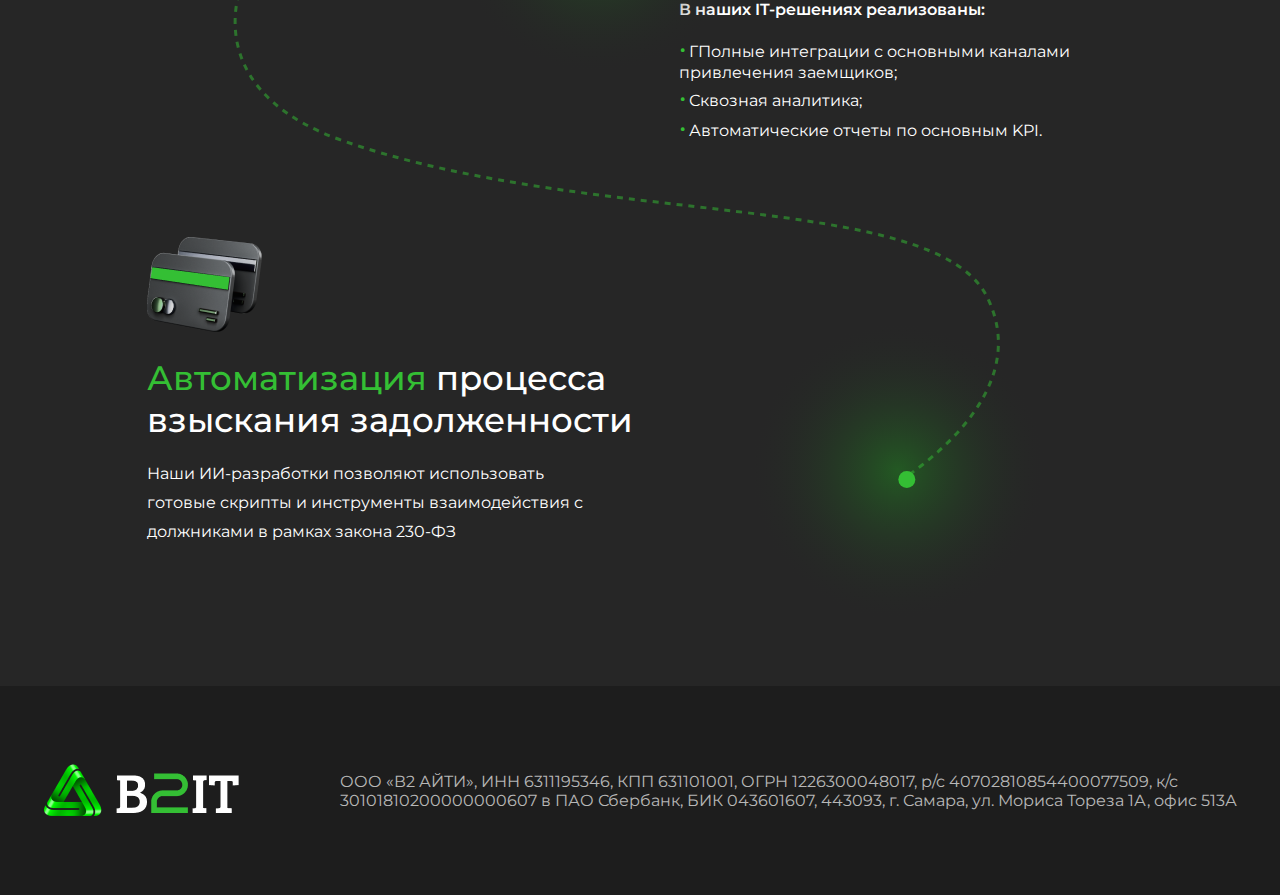
==== commit bc83ce47: "commit" ====
--- a/index.html
+++ b/index.html
@@ -94,8 +94,8 @@
         проверки заемщика.</div>
       <div class="advantages__item__list">
         <span>Наши преимущества:</span>
-        <ul>
-          <li> Готовые интеграции с БКИ, ФССП;</li>
+        <ul class="custom-li-dot">
+          <li>Готовые интеграции с БКИ, ФССП;</li>
           <li>Удобный интерфейс для работы с заявками.</li>
         </ul>
       </div>
@@ -110,8 +110,8 @@
       </div>
       <div class="advantages__item__list">
         <span>В наших IT-решениях реализованы:</span>
-        <ul>
-          <li> ГПолные интеграции с основными каналами<br /> привлечения заемщиков;</li>
+        <ul class="custom-li-dot">
+          <li>ГПолные интеграции с основными каналами<br /> привлечения заемщиков;</li>
           <li>Сквозная аналитика;</li>
           <li>Автоматические отчеты по основным KPI.</li>
         </ul>
--- a/index.css
+++ b/index.css
@@ -98,13 +98,6 @@
   margin-top: 14px;
 }
 
-.advantages__item__list ul li::before {
-  content: "•";
-  font-size: 25px;
-  color: #34BF34;
-  margin-right: 3px;
-}
-
 /**********
  * @MEDIA *
  **********/
--- a/assets/styles/common-styles.css
+++ b/assets/styles/common-styles.css
@@ -24,6 +24,13 @@
   background-color: #34BF3480;
 }
 
+.custom-li-dot li::before {
+  content: "•";
+  font-size: 25px;
+  color: #34BF34;
+  margin-right: 3px;
+}
+
 .hidden {
   display: none !important;
 }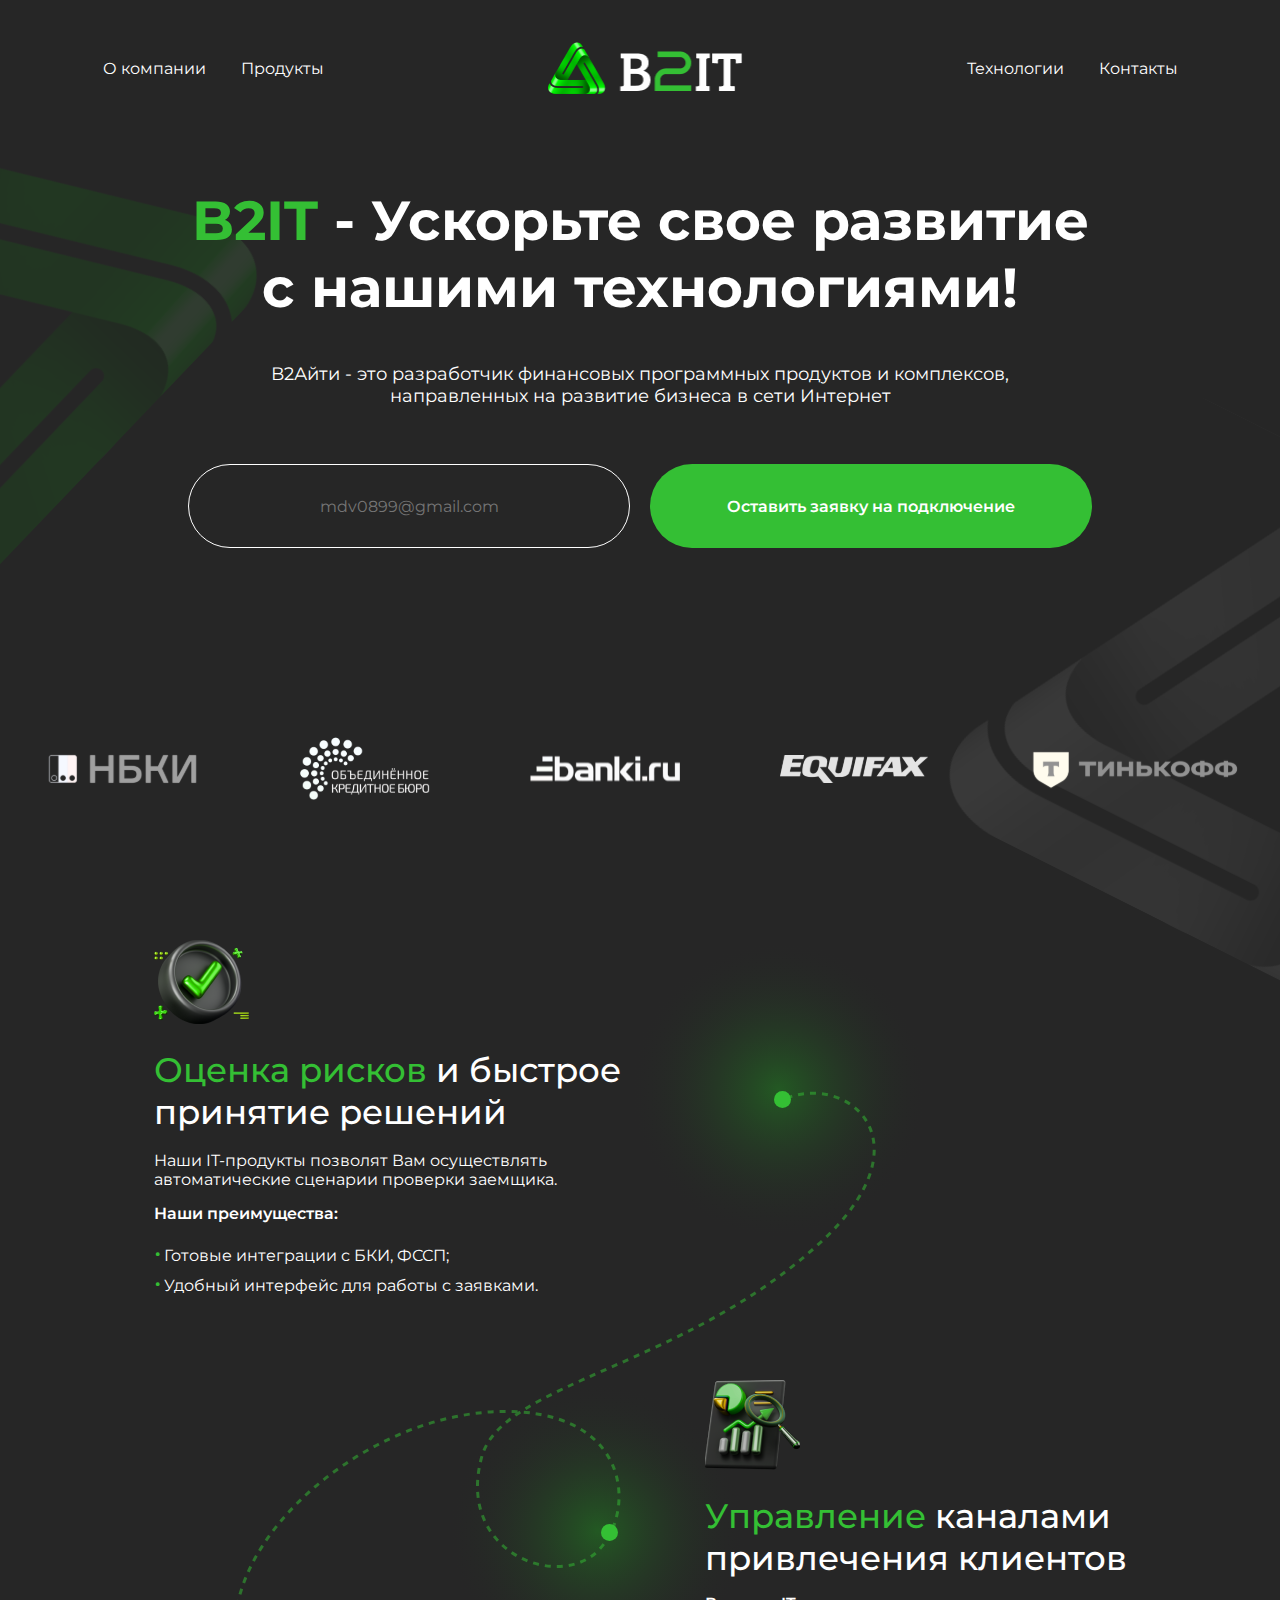
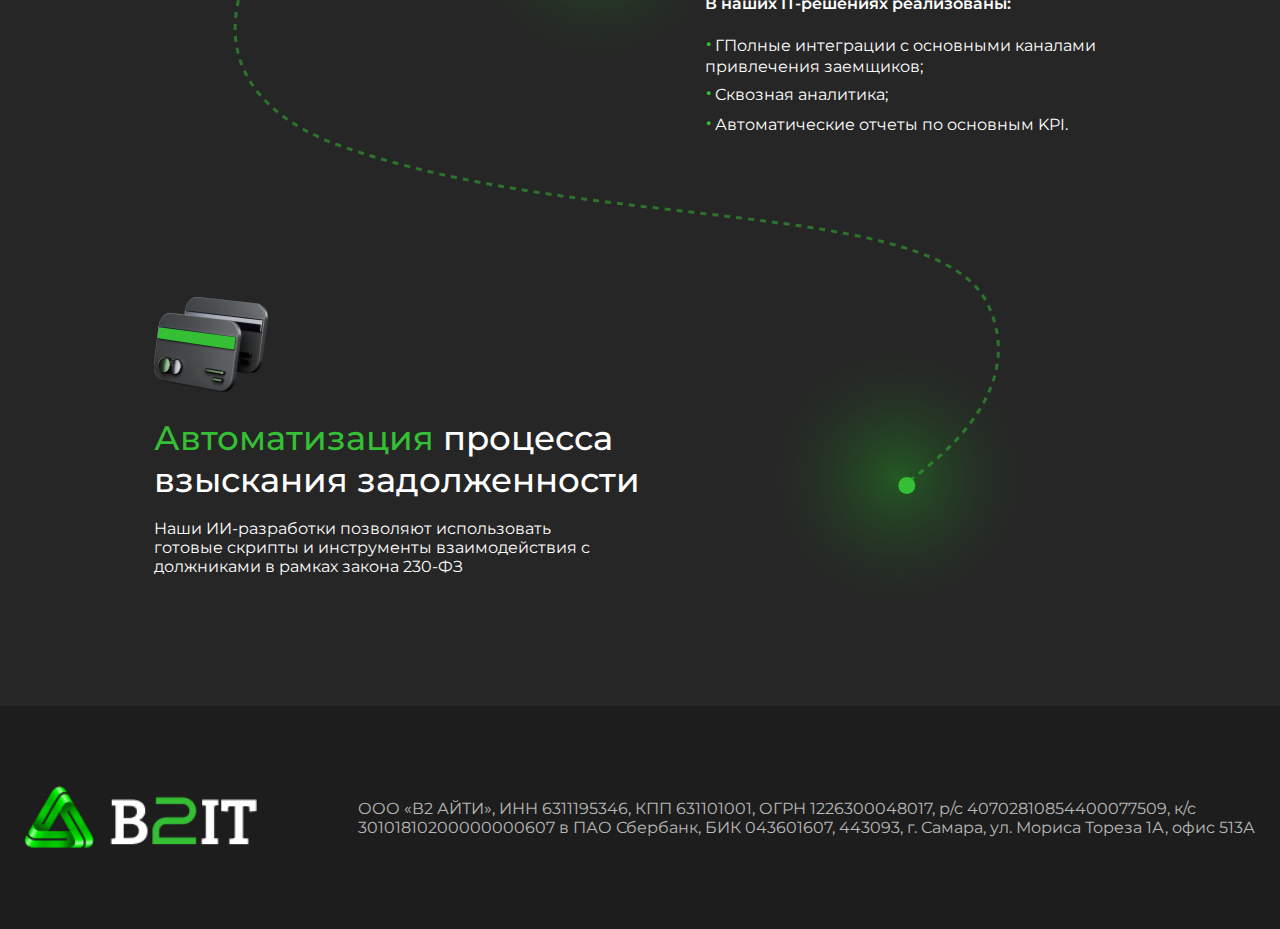
==== commit 4f3b3dbf: "commit" ====
--- a/index.html
+++ b/index.html
@@ -14,24 +14,24 @@
   <link href="https://fonts.googleapis.com/css2?family=Montserrat:ital,wght@0,100..900;1,100..900&display=swap"
     rel="stylesheet">
   <link rel="stylesheet" href="https://cdnjs.cloudflare.com/ajax/libs/animate.css/4.1.1/animate.min.css" />
-  <link rel="stylesheet" href="/assets/styles/base-styles.css">
-  <link rel="stylesheet" href="/index.css">
+  <link rel="stylesheet" href="/assets/styles/basic.css">
+  <link rel="stylesheet" href="/assets/styles/custom.css">
   <link rel="stylesheet" href="/assets/styles/header.css">
   <link rel="stylesheet" href="/assets/styles/footer.css">
-  <link rel="stylesheet" href="/assets/styles/common-styles.css">
+  <link rel="stylesheet" href="/index.css">
   <title>B2IT</title>
 </head>
 
 <body>
   <header class="header">
-    <div class="header__top-row">
-      <div class="header__menu">
+    <div class="header__native">
+      <div class="header__menu"">
         <ul>
-          <li><a href="page/about.html">О компании</a></li>
-          <li><a href="/page/products/products.html">Продукты</a></li>
+          <li><a href=" /page/about/about.html">О компании</a></li>
+        <li><a href="/page/products/products.html">Продукты</a></li>
         </ul>
       </div>
-      <img src="assets/img/logo.png" />
+      <a href="/index.html"><img src="/assets/img/logo.png" alt="Logo"></a>
       <div class="header__menu">
         <ul>
           <li><a href="page/technologies.html">Технологии</a></li>
@@ -46,11 +46,11 @@
           d="m 30,67 h 40 c 0,0 8.5,0.149796 8.5,-8.5 0,-8.649796 -8.5,-8.5 -8.5,-8.5 h -20 v 20" />
       </svg>
     </div>
-    <div class="header__bottom-row">
+    <div class="header__nav">
       <div class="header__burger_menu">
         <ul>
-          <li><a href="page/about.html">О компании</a></li>
-          <li><a href="page/products.html">Продукты</a></li>
+          <li><a href="/page/about/about.html">О компании</a></li>
+          <li><a href="/page/products/products.html">Продукты</a></li>
           <li><a href="page/technologies.html">Технологии</a></li>
           <li><a href="page/contacts.html">Контакты</a></li>
         </ul>
@@ -58,84 +58,101 @@
     </div>
   </header>
 
-  <div class="application-conn">
-    <h1 class="application-conn__title"><span>B2IT</span> - Ускорьте свое развитие<br />
-      с нашими технологиями!</h1>
-    <span class="application-conn__description">В2Айти - это разработчик финансовых программных продуктов и
-      комплексов,<br />
-      направленных на развитие бизнеса в сети Интернет
-    </span>
-    <div class="application-conn__from">
-      <form action="">
-        <input class="custom-input" id="email-input" type="email" placeholder="mdv0899@gmail.com" required />
-        <button class="custom-button" type="submit">Оставить заявку на подключение</button>
-      </form>
-    </div>
-  </div>
+  <div class="containers">
 
-  <div class="sponsors">
-    <picture>
-      <source srcset="./assets/img/sponsors.png" media="(min-width: 1200px)" />
-      <source srcset="./assets/img/sponsors-mobile.png" media="(max-width: 900px)" />
-      <img src="./assets/img/sponsors.png" />
-    </picture>
-  </div>
-
-  <div class="advantages">
-    <div class="advantages__item">
-      <img src="assets/img/adv1.png" />
-      <div class="advantages__item__title">
-        <span>Оценка рисков</span> и быстрое<br />
-        принятие решений
-      </div>
-      <div class="advantages__item__description">
-        Наши IT-продукты позволят Вам осуществлять<br />
-        автоматические сценарии
-        проверки заемщика.</div>
-      <div class="advantages__item__list">
-        <span>Наши преимущества:</span>
-        <ul class="custom-li-dot">
-          <li>Готовые интеграции с БКИ, ФССП;</li>
-          <li>Удобный интерфейс для работы с заявками.</li>
-        </ul>
+    <!-- APPLICATION-CONN -->
+    <div class="container-application-conn">
+      <div class="application-conn">
+        <h1 class="application-conn__title">
+          <span class="title-green">B2IT</span> - Ускорьте свое развитие<br>
+          с нашими технологиями!
+        </h1>
+        <p class="application-conn__description">
+          В2Айти - это разработчик финансовых программных продуктов и
+          комплексов,<br>
+          направленных на развитие бизнеса в сети Интернет
+        </p>
+        <div class="application-conn__form">
+          <form action="">
+            <input class="custom-input" id="email-input" type="email" placeholder="mdv0899@gmail.com" required />
+            <button class="custom-button" type="submit">Оставить заявку на подключение</button>
+          </form>
+        </div>
       </div>
     </div>
-    <div></div>
-    <div class="advantages__item-indent"></div>
-    <div class="advantages__item advantages__item-indent">
-      <img src="assets/img/adv2.png" />
-      <div class="advantages__item__title">
-        <span>Управление</span> каналами<br />
-        привлечения клиентов
-      </div>
-      <div class="advantages__item__list">
-        <span>В наших IT-решениях реализованы:</span>
-        <ul class="custom-li-dot">
-          <li>ГПолные интеграции с основными каналами<br /> привлечения заемщиков;</li>
-          <li>Сквозная аналитика;</li>
-          <li>Автоматические отчеты по основным KPI.</li>
-        </ul>
+
+    <!-- SPONSORS -->
+    <div class="container-sponsors">
+      <div class="sponsors">
+        <img src="/assets/img/sponsors-1.svg" alt="Sponsors">
+        <img src="/assets/img/sponsors-2.svg" alt="Sponsors">
+        <img src="/assets/img/sponsors-3.svg" alt="Sponsors">
+        <img src="/assets/img/sponsors-4.svg" alt="Sponsors">
+        <img src="/assets/img/sponsors-5.svg" alt="Sponsors">
       </div>
     </div>
-    <div class="advantages__item advantages__item-indent">
-      <img src="assets/img/adv3.png" />
-      <div class="advantages__item__title">
-        <span>Автоматизация</span> процесса<br />
-        взыскания задолженности
-      </div>
-      <div class="advantages__item__description advantages__item__description-line">
-        Наши ИИ-разработки позволяют использовать<br />
-        готовые скрипты и инструменты взаимодействия с<br />
-        должниками в рамках закона 230-ФЗ
+
+    <!-- ADVANTAGES -->
+    <div class="container-advantages">
+      <div class="advantages">
+        <div class="advantages__items-left">
+          <div class="advantages__item">
+            <img src="assets/img/adv1.png" />
+            <h1 class="advantages__item__title">
+              <span class="title-green">Оценка рисков</span> и быстрое<br>
+              принятие решений
+            </h1>
+            <p class="advantages__item__description text-break-all">
+              Наши IT-продукты позволят Вам осуществлять<br>
+              автоматические сценарии
+              проверки заемщика.
+            </p>
+            <div class="advantages__item__list">
+              <h2>Наши преимущества:</h2>
+              <ul class="custom-li-dot">
+                <li>Готовые интеграции с БКИ, ФССП;</li>
+                <li>Удобный интерфейс для работы с заявками.</li>
+              </ul>
+            </div>
+          </div>
+          <div class="advantages__item">
+            <img src="assets/img/adv3.png" />
+            <h1 class="advantages__item__title">
+              <span class="title-green">Автоматизация</span> процесса<br>
+              взыскания задолженности
+            </h1>
+            <p class="advantages__item__description text-break-all">
+              Наши ИИ-разработки позволяют использовать<br>
+              готовые скрипты и инструменты взаимодействия с<br>
+              должниками в рамках закона 230-ФЗ
+            </p>
+          </div>
+        </div>
+        <div class="advantages__items-right">
+          <div class="advantages__item">
+            <img src="assets/img/adv2.png" />
+            <h1 class="advantages__item__title">
+              <span class="title-green">Управление</span> каналами<br>
+              привлечения клиентов
+            </h1>
+            <div class="advantages__item__list">
+              <h2>В наших IT-решениях реализованы:</h2>
+              <ul class="custom-li-dot">
+                <li>ГПолные интеграции с основными каналами<br> привлечения заемщиков;</li>
+                <li>Сквозная аналитика;</li>
+                <li>Автоматические отчеты по основным KPI.</li>
+              </ul>
+            </div>
+          </div>
+        </div>
       </div>
     </div>
-    <div class="advantages__item-indent"></div>
   </div>
 
   <footer class="footer">
     <img src="/assets/img/logo.png" />
     <div class="footer__description">
-      ООО «В2 АЙТИ», ИНН 6311195346, КПП 631101001, ОГРН 1226300048017, р/с 40702810854400077509, к/с<br />
+      ООО «В2 АЙТИ», ИНН 6311195346, КПП 631101001, ОГРН 1226300048017, р/с 40702810854400077509, к/с<br>
       30101810200000000607 в ПАО Сбербанк, БИК 043601607, 443093, г. Самара, ул. Мориса Тореза 1А, офис 513А
     </div>
   </footer>
--- a/assets/styles/basic.css
+++ b/assets/styles/basic.css
@@ -0,0 +1,133 @@
+/*************************
+ * RESET AND BASE STYLES *
+ *************************/
+
+* {
+  padding: 0px;
+  margin: 0px;
+  border: none;
+}
+
+*,
+*::before,
+*::after {
+  box-sizing: border-box;
+}
+
+/* Links */
+
+a,
+a:link,
+a:visited {
+  text-decoration: none;
+  color: #FFFFFF;
+}
+
+a:hover {
+  text-decoration: none;
+}
+
+/* Common */
+
+aside,
+nav,
+footer,
+header,
+section,
+main {
+  display: block;
+}
+
+h1,
+h2,
+h3,
+h4,
+h5,
+h6,
+p {
+  font-size: inherit;
+  font-weight: inherit;
+}
+
+ul,
+ul li {
+  list-style: none;
+}
+
+img {
+  vertical-align: top;
+}
+
+img,
+svg {
+  max-width: 100%;
+  height: auto;
+}
+
+address {
+  font-style: normal;
+}
+
+/* Form */
+
+input,
+textarea,
+button,
+select {
+  font-family: inherit;
+  font-size: inherit;
+  color: inherit;
+  background-color: transparent;
+}
+
+input::-ms-clear {
+  display: none;
+}
+
+button,
+input[type="submit"] {
+  display: inline-block;
+  box-shadow: none;
+  background-color: transparent;
+  background: none;
+  cursor: pointer;
+}
+
+input:focus,
+input:active,
+button:focus,
+button:active {
+  outline: none;
+}
+
+button::-moz-focus-inner {
+  padding: 0;
+  border: 0;
+}
+
+label {
+  cursor: pointer;
+}
+
+legend {
+  display: block;
+}
+
+body {
+  position: relative;
+  font-family: "Montserrat", sans-serif;
+  font-optical-sizing: auto;
+  font-style: normal;
+  color: #FFFFFF;
+  background-color: #262626;
+  background-image: url(/assets/img/basic-bg-left.svg), url(/assets/img/basic-bg-right.svg);
+  background-position: left 5%, right 20%;
+  background-repeat: no-repeat, no-repeat;
+}
+
+@media (max-width: 600px) {
+  body {
+    background-size: 120px 300px, 150px 300px;
+    background-position: left 3%, right 22%;
+  }
+}--- a/assets/styles/custom.css
+++ b/assets/styles/custom.css
@@ -0,0 +1,44 @@
+/*****************
+ * COMMON STYLES *
+ *****************/
+
+.hidden {
+  display: none !important;
+}
+
+.custom-input {
+  border-radius: 100px;
+  border: 1px solid #FFFFFF;
+  padding: 30px 40px;
+}
+
+.custom-button {
+  font-weight: 600;
+  padding: 30px 40px;
+  border-radius: 100px;
+  background-color: #34BF34;
+}
+
+.custom-button:hover,
+.custom-button:active {
+  background-color: #14A414;
+}
+
+.custom-button:disabled {
+  background-color: #34BF3480;
+}
+
+.custom-li-dot li::before {
+  content: "•";
+  font-size: 25px;
+  color: #34BF34;
+  margin-right: 3px;
+}
+
+.title-green {
+  color: #34BF34;
+}
+
+.text-break-all {
+  word-break: break-all;
+}--- a/assets/styles/header.css
+++ b/assets/styles/header.css
@@ -3,7 +3,7 @@
  **********/
 
 .header,
-.header__top-row {
+.header__native {
   display: flex;
   align-items: center;
   background-color: #262626;
@@ -14,17 +14,39 @@
   margin-top: 30px;
 }
 
-.header__top-row {
+.header img {
+  width: clamp(100px, 19.5vw, 195px);
+  height: clamp(40px, 7.7vw, 77px);
+}
+
+.header__native {
+  margin: 0 50px;
   justify-content: space-between;
-  width: 1075px;
+  width: min(1075px, 100%);
+}
+
+.header__menu li {
+  position: relative;
+}
+
+.header__menu a:hover:after,
+.header__menu a:active:after {
+  content: "";
+  position: absolute;
+  bottom: -5px;
+  left: 0;
+  background-color: #01C201;
+  width: 100%;
+  height: 1px;
 }
 
 .header__menu ul li {
   display: inline;
 }
 
-.header__menu ul li:first-child a {
-  margin-right: 35px;
+.header__menu ul {
+  display: flex;
+  gap: 35px;
 }
 
 .header__burger {
@@ -65,22 +87,29 @@
   stroke-dashoffset: -68px;
 }
 
-.header__bottom-row {
+.header__nav {
   display: none;
 }
 
 .header__burger_menu {
-  position: relative;
   display: flex;
   justify-content: center;
+  position: relative;
   width: 100%;
   padding: 20px 10px;
   background-color: #262626;
 }
 
+.header__burger_menu ul {
+  display: flex;
+  align-items: center;
+  justify-content: center;
+}
+
 .header__burger_menu a:hover,
 .header__burger_menu a:active {
   text-decoration: underline;
+  text-decoration-color: #01C201;
 }
 
 .header__burger_menu::before,
@@ -110,10 +139,7 @@
 }
 
 .header__burger_menu ul {
-  display: flex;
-  align-items: center;
   flex-wrap: wrap;
-  justify-content: center;
   gap: 20px;
   font-size: 20px;
 }
@@ -121,14 +147,7 @@
 /**********
  * @MEDIA *
  **********/
-/* Десктопы */
-@media (max-width: 1200px) {
-  .header__top-row {
-    width: 800px;
-  }
-}
 
-/* Планшеты */
 @media (min-width: 900px) {
   .header__burger_menu {
     display: none;
@@ -142,7 +161,7 @@
     flex-direction: column;
   }
 
-  .header__top-row {
+  .header__native {
     width: 95%;
   }
 
--- a/assets/styles/footer.css
+++ b/assets/styles/footer.css
@@ -9,7 +9,11 @@
   gap: 100px;
   background-color: #1D1D1D;
   padding: 66px 20px;
-  margin-top: 140px;
+}
+
+.footer img {
+  width: clamp(160px, 19.5vw, 233px);
+  height: clamp(63px, 7.7vw, 91px);
 }
 
 .footer__description {
--- a/index.css
+++ b/index.css
@@ -1,9 +1,40 @@
+/**************
+ * CONTAINERS *
+ **************/
+
+.containers {
+  position: relative;
+  margin: 0 20px 0 20px;
+}
+
+.container-application-conn {
+  margin-top: clamp(48px, calc(8vw + (1000px - 100%) * -0.2), 80px);
+}
+
+.container-sponsors {
+  margin-top: clamp(70px, calc(18vw + (1000px - 100%) * -0.2), 180px);
+}
+
+.container-advantages {
+  display: flex;
+  justify-content: center;
+  margin-top: clamp(70px, calc(13vw + (1000px - 100%) * -0.2), 130px);
+}
+
+.container-advantages {
+  margin-bottom: clamp(70px, calc(13vw + (1000px - 100%) * -0.1), 130px);
+}
+
+.container-advantages::before {
+  content: url(/assets/img/advantages-bg.svg);
+  position: absolute;
+}
+
 /********************
  * APPLICATION-CONN *
  ********************/
 
 .application-conn {
-  margin: 78px 10px 0 10px;
   display: flex;
   flex-direction: column;
   align-items: center;
@@ -15,23 +46,29 @@
   font-weight: 700;
 }
 
-.application-conn__title span {
-  color: #01C201;
-}
-
 .application-conn__description {
-  margin-top: 42px;
+  margin-top: clamp(25px, calc(4.2vw + (1000px - 100%) * -0.2), 42px);
   font-size: 18px;
   font-weight: 400;
 }
 
-.application-conn__from {
-  margin-top: 57px;
-}
-
-.application-conn__from input {
-  margin-right: 20px;
-  width: 350px;
+.application-conn__form {
+  margin-top: clamp(30px, calc(5.7vw + (1000px - 100%) * -0.2), 57px);
+}
+
+.application-conn__form form {
+  display: flex;
+  gap: 20px;
+}
+
+.application-conn__form input,
+.application-conn__form button {
+  width: clamp(300px, 44.2vw, 442px);
+  height: 84px;
+  padding: 18px 50px;
+}
+
+.application-conn__form input {
   text-align: center;
 }
 
@@ -41,8 +78,10 @@
 
 .sponsors {
   display: flex;
+  flex-wrap: wrap;
   justify-content: center;
-  margin: 180px 50px 0 50px;
+  column-gap: 100px;
+  row-gap: 30px;
 }
 
 /**************
@@ -51,20 +90,35 @@
 
 .advantages {
   position: relative;
-  margin: 130px auto 0 auto;
-  width: 1000px;
-  display: grid;
-  justify-items: center;
-  grid-template-columns: repeat(2, 1fr);
-}
-
-.advantages::after {
-  content: url(/assets/img/advantages-bg.svg);
-  position: absolute;
-}
-
-.advantages__item-indent {
-  margin-top: 95px;
+  display: flex;
+  align-items: center;
+  gap: 65px;
+}
+
+.advantages__item,
+.advantages__items-left,
+.advantages__items-right {
+  display: flex;
+  flex-direction: column;
+}
+
+.advantages__items-left .advantages__item:first-child img {
+  width: clamp(71px, 9.5vw, 95px);
+  height: clamp(62px, 8.4vw, 84px);
+}
+
+.advantages__items-left .advantages__item:last-child img {
+  width: clamp(79px, 14.4vw, 114px);
+  height: clamp(61px, 9.5vw, 95px);
+}
+
+.advantages__items-right .advantages__item img {
+  width: clamp(79px, 9.5vw, 95px);
+  height: clamp(74px, 9vw, 90px);
+}
+
+.advantages__items-left {
+  gap: 600px;
 }
 
 .advantages__item__title {
@@ -73,24 +127,16 @@
   font-weight: 500;
 }
 
-.advantages__item__title span {
-  color: #34BF34;
-}
-
 .advantages__item__description {
   margin-top: 18px;
   font-size: 16px;
 }
 
-.advantages__item__description-line {
-  line-height: 182%;
-}
-
 .advantages__item__list {
   margin-top: 15px;
 }
 
-.advantages__item__list span {
+.advantages__item__list h2 {
   font-weight: 600;
 }
 
@@ -103,17 +149,28 @@
  **********/
 
 @media (max-width: 1000px) {
-  .advantages {
-    width: auto;
-    grid-template-columns: repeat(1, 1fr);
-    margin: 130px 10px 0 10px;
-  }
-
-  .advantages::after {
+
+  /*************
+ * CONTAINER *
+ *************/
+  .container-advantages::before {
     content: url(/assets/img/advantages-mobile-bg.svg);
     position: absolute;
-    right: 0;
-    top: 20px
+    bottom: 25px;
+    right: -20px;
+  }
+
+  /**************
+ * ADVANTAGES *
+ **************/
+  .advantages {
+    flex-direction: column;
+    align-items: flex-start;
+  }
+
+  .advantages,
+  .advantages__items-left {
+    gap: 60px;
   }
 }
 
@@ -129,14 +186,14 @@
     display: none;
   }
 
-  .application-conn__from form {
+  .application-conn__form form {
     display: flex;
     flex-direction: column;
     align-items: center;
-    gap: 20px;
-  }
-
-  .application-conn__from input {
+    text-align: center;
+  }
+
+  .application-conn__form input {
     margin: 0;
   }
 }
